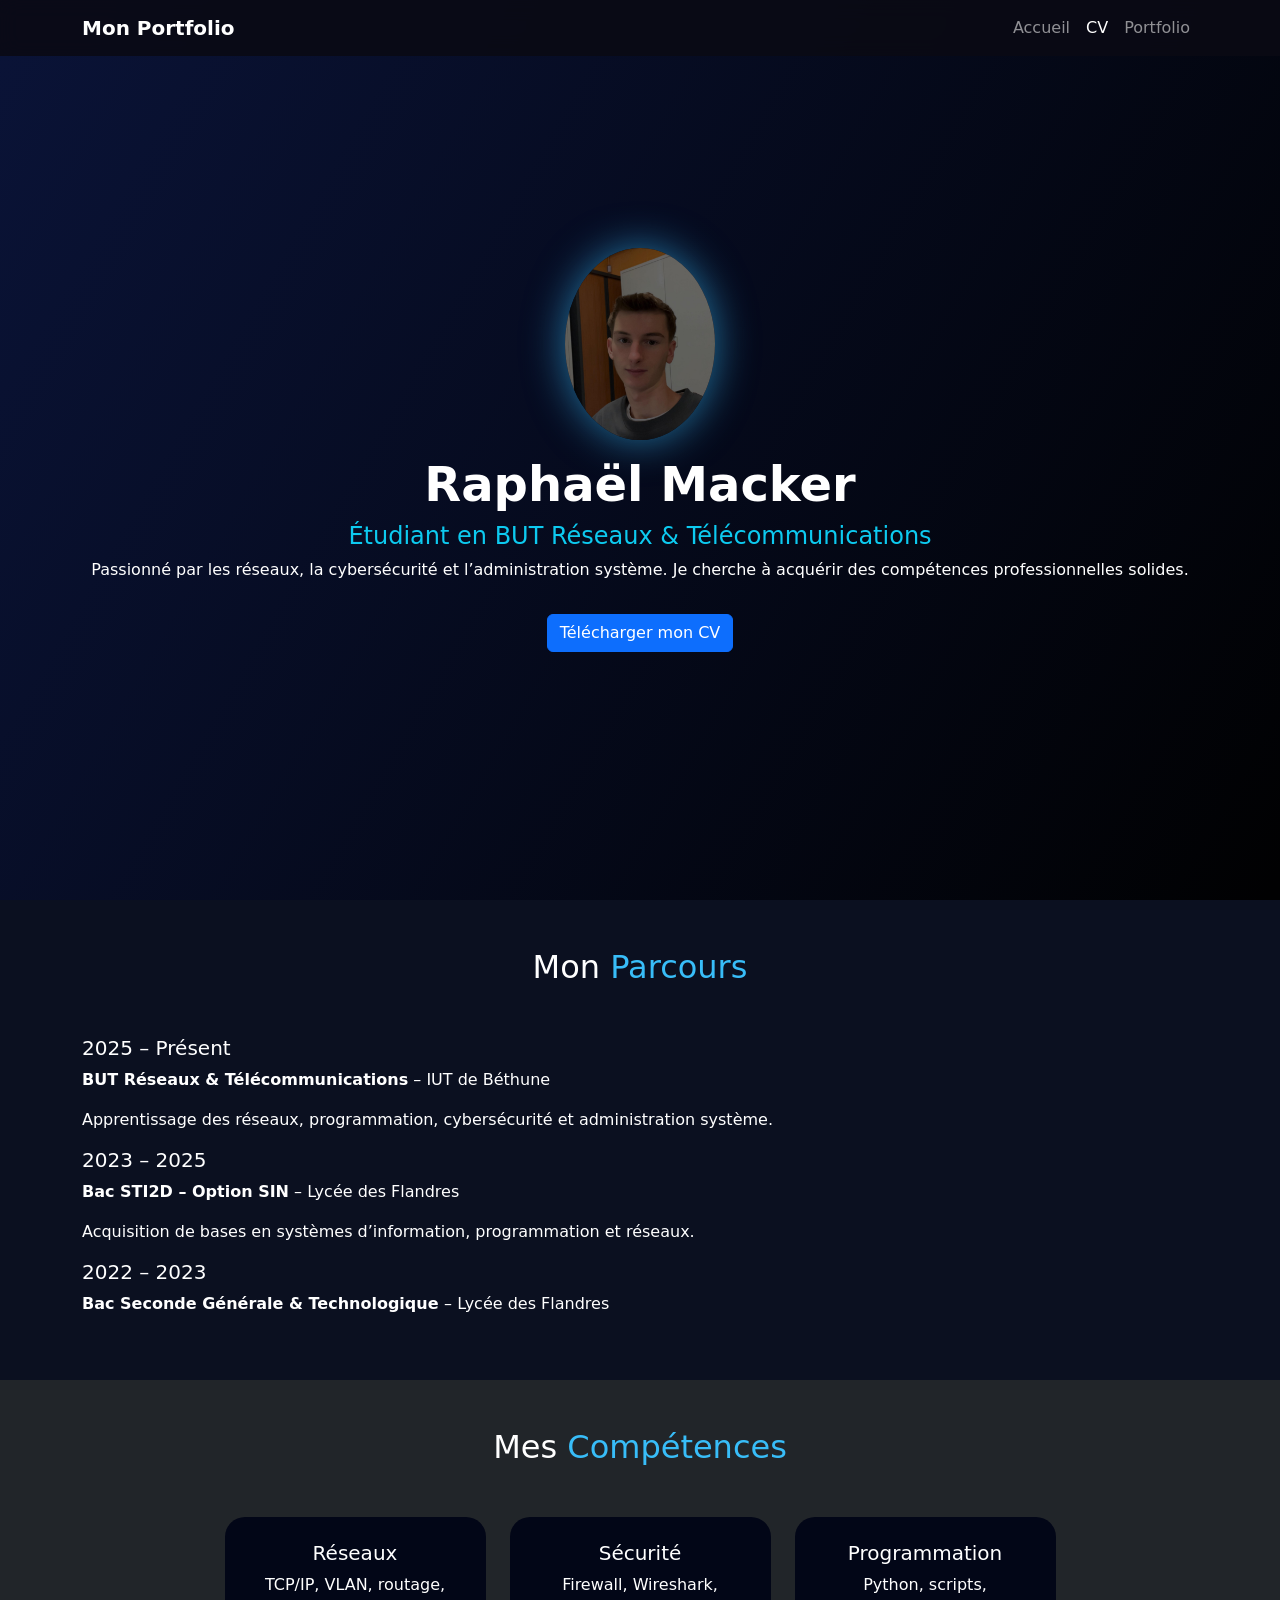
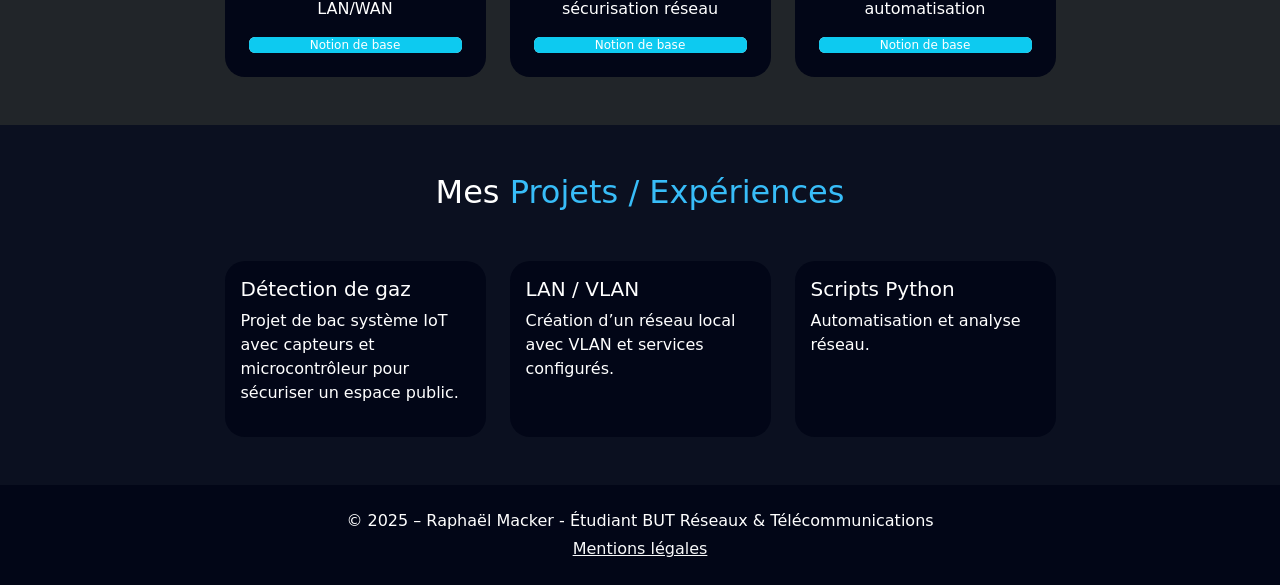
==== cv.html @ f59db57b "Mise en ligne du site" ====
<!DOCTYPE html>
<html lang="fr">
<head>
<meta charset="UTF-8">
<title>CV – Raphaël Macker</title>
<meta name="viewport" content="width=device-width, initial-scale=1">

<link href="https://cdn.jsdelivr.net/npm/bootstrap@5.3.2/dist/css/bootstrap.min.css" rel="stylesheet">
<link href="https://cdn.jsdelivr.net/npm/bootstrap-icons/font/bootstrap-icons.css" rel="stylesheet">
<link rel="stylesheet" href="css/style.css">
</head>

<body>

<nav class="navbar navbar-expand-lg navbar-dark fixed-top">
<div class="container">
<a class="navbar-brand fw-bold" href="index.html">Mon Portfolio</a>
<button class="navbar-toggler" data-bs-toggle="collapse" data-bs-target="#menu">
<span class="navbar-toggler-icon"></span>
</button>
<div class="collapse navbar-collapse" id="menu">
<ul class="navbar-nav ms-auto">
<li class="nav-item"><a class="nav-link" href="index.html">Accueil</a></li>
<li class="nav-item"><a class="nav-link active" href="#">CV</a></li>
<li class="nav-item"><a class="nav-link" href="portfolio.html">Portfolio</a></li>
</ul>
</div>
</div>
</nav>

<section class="hero py-5">
<div class="container text-center">
<img src="img/profile.jpg" class="img-fluid rounded-circle glow mb-3" width="150">
<h1 class="display-5 fw-bold">Raphaël Macker</h1>
<h4 class="text-info">Étudiant en BUT Réseaux & Télécommunications</h4>
<p>Passionné par les réseaux, la cybersécurité et l’administration système. Je cherche à acquérir des compétences professionnelles solides.</p>
<a href="https://drive.google.com/uc?export=download&id=1JccbKCTvKN_-PAAf5PE0r1o2BJhIoOjd"
   class="btn btn-primary mt-3"
   target="_blank">
   Télécharger mon CV
</a>
</div>
</section>

<section class="container py-5">
<div class="section-title">
<h2>Mon <span>Parcours</span></h2>
</div>

<div class="timeline">
<div class="timeline-item">
<h5>2025 – Présent</h5>
<p><strong>BUT Réseaux & Télécommunications</strong> – IUT de Béthune</p>
<p>Apprentissage des réseaux, programmation, cybersécurité et administration système.</p>
</div>

<div class="timeline-item">
<h5>2023 – 2025</h5>
<p><strong>Bac STI2D – Option SIN</strong> – Lycée des Flandres</p>
<p>Acquisition de bases en systèmes d’information, programmation et réseaux.</p>
</div>

<div class="timeline-item1">
<h5>2022 – 2023</h5>
<p><strong>Bac Seconde Générale & Technologique </strong> – Lycée des Flandres</p>
</div>

</div>
</section>

<section class="bg-dark py-5">
<div class="container">
<div class="section-title">
<h2>Mes <span>Compétences</span></h2>
</div>

<div class="row g-4 justify-content-center text-center">

<div class="col-md-4 col-lg-3">
<div class="card-custom p-4">
<h5>Réseaux</h5>
<p>TCP/IP, VLAN, routage, LAN/WAN</p>
<div class="progress mt-2">
<div class="progress-bar bg-info" role="progressbar" style="width:100%">Notion de base</div>
</div>
</div>
</div>

<div class="col-md-4 col-lg-3">
<div class="card-custom p-4">
<h5>Sécurité</h5>
<p>Firewall, Wireshark, sécurisation réseau</p>
<div class="progress mt-2">
<div class="progress-bar bg-info" role="progressbar" style="width:100%">Notion de base</div>
</div>
</div>
</div>

<div class="col-md-4 col-lg-3">
<div class="card-custom p-4">
<h5>Programmation</h5>
<p>Python, scripts, automatisation</p>
<div class="progress mt-2">
<div class="progress-bar bg-info" role="progressbar" style="width:100%">Notion de base</div>
</div>
</div>
</div>


</div>
</div>
</section>

<section class="container py-5">
  <div class="section-title">
    <h2>Mes <span>Projets / Expériences</span></h2>
  </div>

  <div class="row g-4 justify-content-center">

    <div class="col-md-4 col-lg-3">
      <div class="card-custom p-3">
        <h5>Détection de gaz</h5>
        <p>Projet de bac système IoT avec capteurs et microcontrôleur pour sécuriser un espace public.</p>
      </div>
    </div>

    <div class="col-md-4 col-lg-3">
      <div class="card-custom p-3">
        <h5>LAN / VLAN</h5>
        <p>Création d’un réseau local avec VLAN et services configurés.</p>
      </div>
    </div>

    <div class="col-md-4 col-lg-3">
      <div class="card-custom p-3">
        <h5>Scripts Python</h5>
        <p>Automatisation et analyse réseau.</p>
      </div>
    </div>

  </div>
</section>

<footer class="text-center p-4">
<p class="mb-1">© 2025 – Raphaël Macker - Étudiant BUT Réseaux & Télécommunications</p>
<a href="mentions.html" class="text-light">Mentions légales</a>
</footer>
<script src="https://cdn.jsdelivr.net/npm/bootstrap@5.3.2/dist/js/bootstrap.bundle.min.js"></script>
</body>
</html>
---- css/style.css ----
body{
  background:#0b1020;
  color:white;
  scroll-behavior:smooth;
}

.navbar{
  background:rgba(10,10,20,0.9)!important;
  backdrop-filter: blur(10px);
}

.hero{
  min-height:100vh;
  background:
  linear-gradient(120deg,rgba(10,20,60,.85),rgba(0,0,0,.95)),
  url("../img/background.jpg") center/cover;
  display:flex;
  align-items:center;
}

.glow{
  box-shadow:0 0 40px rgba(56,189,248,.6);
}

.section-title{
  text-align:center;
  margin-bottom:50px;
}

.section-title span{
  color:#38bdf8;
}

.badge-tech{
  background:#020617;
  border:1px solid #1e3a8a;
  border-radius:20px;
  padding:8px 15px;
  margin:5px;
  display:inline-block;
}

.card-custom{
  background:#020617;
  border-radius:20px;
  padding:25px;
  transition:.3s;
  height:100%;
}

.card-custom:hover{
  transform:translateY(-10px);
  box-shadow:0 0 40px rgba(56,189,248,.4);
}

footer{
  background:#020617;
}
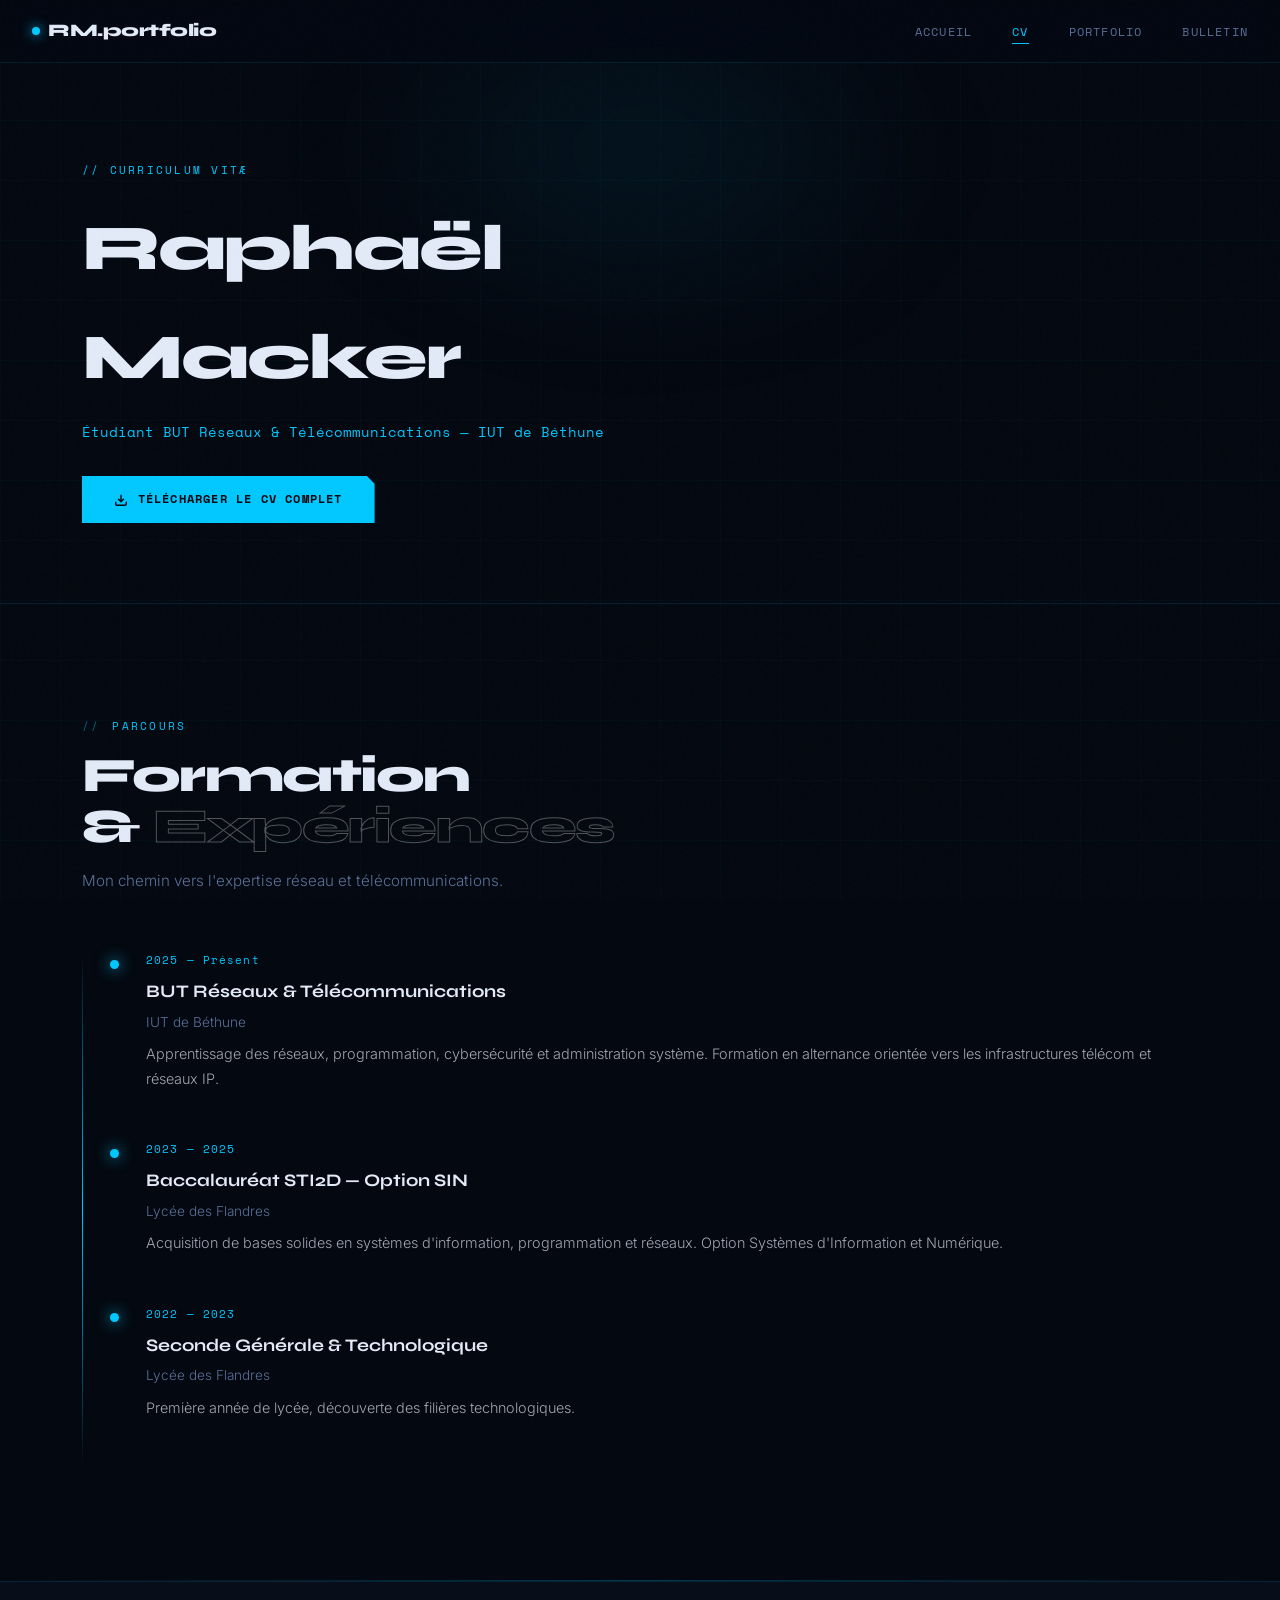
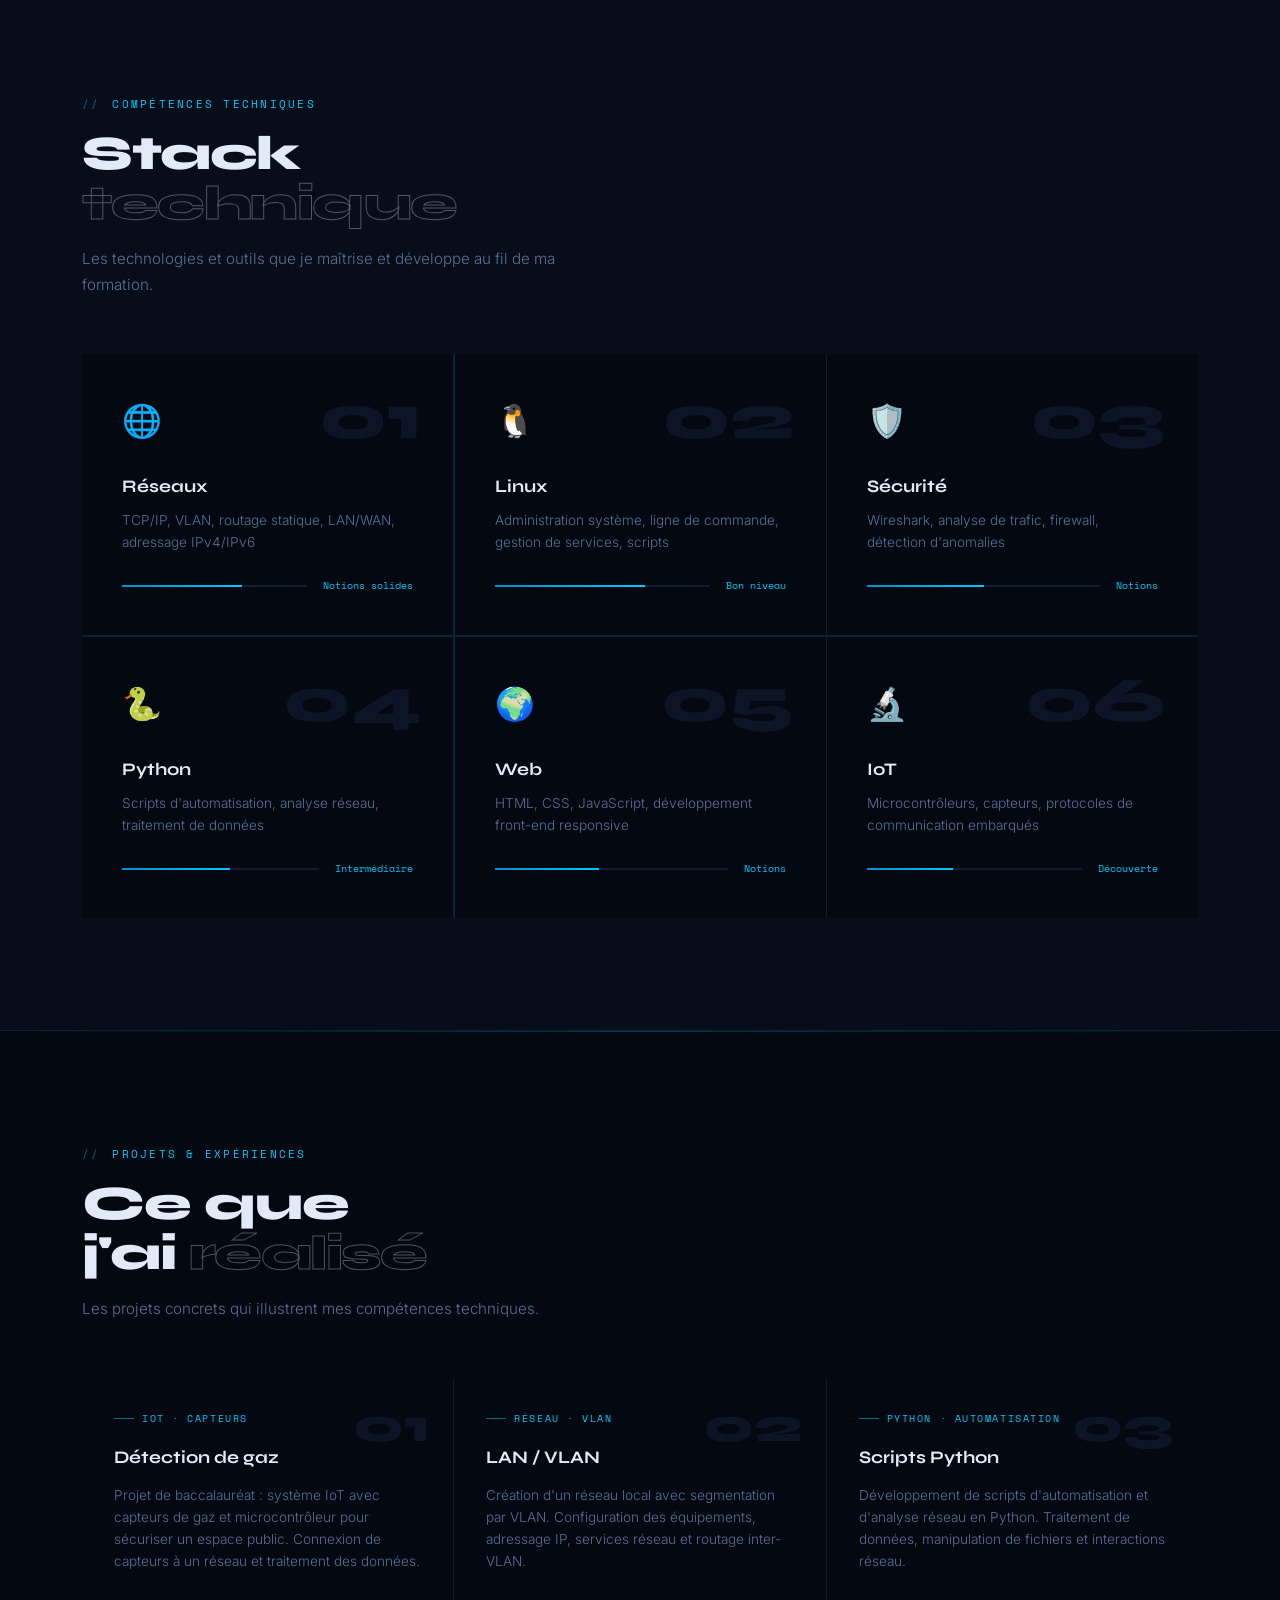
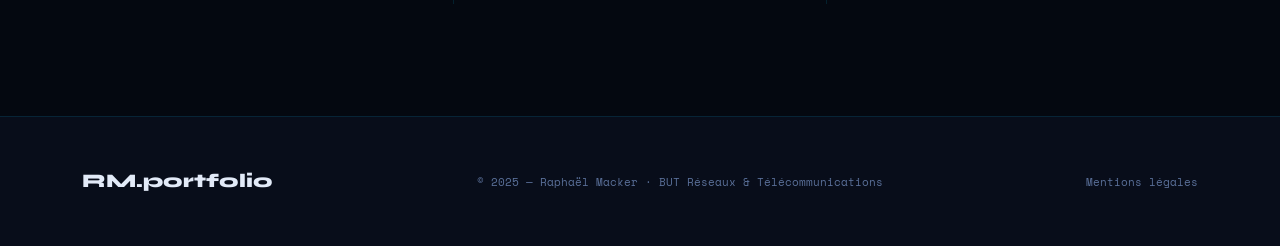
==== commit 43e20ff1: "Update cv.html" ====
--- a/cv.html
+++ b/cv.html
@@ -2,150 +2,230 @@
 <html lang="fr">
 <head>
 <meta charset="UTF-8">
-<title>CV – Raphaël Macker</title>
+<title>CV — Raphaël Macker</title>
 <meta name="viewport" content="width=device-width, initial-scale=1">
-
-<link href="https://cdn.jsdelivr.net/npm/bootstrap@5.3.2/dist/css/bootstrap.min.css" rel="stylesheet">
-<link href="https://cdn.jsdelivr.net/npm/bootstrap-icons/font/bootstrap-icons.css" rel="stylesheet">
+<link rel="preconnect" href="https://fonts.googleapis.com">
+<link rel="preconnect" href="https://fonts.gstatic.com" crossorigin>
+<link href="https://fonts.googleapis.com/css2?family=Space+Mono:wght@400;700&family=Syne:wght@400;600;700;800&family=Inter:wght@300;400;500&display=swap" rel="stylesheet">
 <link rel="stylesheet" href="css/style.css">
 </head>
-
 <body>
 
-<nav class="navbar navbar-expand-lg navbar-dark fixed-top">
-<div class="container">
-<a class="navbar-brand fw-bold" href="index.html">Mon Portfolio</a>
-<button class="navbar-toggler" data-bs-toggle="collapse" data-bs-target="#menu">
-<span class="navbar-toggler-icon"></span>
-</button>
-<div class="collapse navbar-collapse" id="menu">
-<ul class="navbar-nav ms-auto">
-<li class="nav-item"><a class="nav-link" href="index.html">Accueil</a></li>
-<li class="nav-item"><a class="nav-link active" href="#">CV</a></li>
-<li class="nav-item"><a class="nav-link" href="portfolio.html">Portfolio</a></li>
-</ul>
-</div>
-</div>
+<nav class="navbar" id="navbar">
+  <a class="nav-brand" href="index.html">
+    <span class="dot"></span>
+    RM.portfolio
+  </a>
+  <ul class="nav-links" id="navLinks">
+    <li><a class="nav-link" href="index.html">Accueil</a></li>
+    <li><a class="nav-link active" href="cv.html">CV</a></li>
+    <li><a class="nav-link" href="portfolio.html">Portfolio</a></li>
+    <li><a class="nav-link" href="bulletin.html">Bulletin</a></li>
+  </ul>
+  <div class="nav-toggle" id="navToggle">
+    <span></span><span></span><span></span>
+  </div>
 </nav>
 
-<section class="hero py-5">
-<div class="container text-center">
-<img src="img/profile.jpg" class="img-fluid rounded-circle glow mb-3" width="150">
-<h1 class="display-5 fw-bold">Raphaël Macker</h1>
-<h4 class="text-info">Étudiant en BUT Réseaux & Télécommunications</h4>
-<p>Passionné par les réseaux, la cybersécurité et l’administration système. Je cherche à acquérir des compétences professionnelles solides.</p>
-<a href="https://drive.google.com/uc?export=download&id=1JccbKCTvKN_-PAAf5PE0r1o2BJhIoOjd"
-   class="btn btn-primary mt-3"
-   target="_blank">
-   Télécharger mon CV
-</a>
-</div>
-</section>
-
-<section class="container py-5">
-<div class="section-title">
-<h2>Mon <span>Parcours</span></h2>
-</div>
-
-<div class="timeline">
-<div class="timeline-item">
-<h5>2025 – Présent</h5>
-<p><strong>BUT Réseaux & Télécommunications</strong> – IUT de Béthune</p>
-<p>Apprentissage des réseaux, programmation, cybersécurité et administration système.</p>
-</div>
-
-<div class="timeline-item">
-<h5>2023 – 2025</h5>
-<p><strong>Bac STI2D – Option SIN</strong> – Lycée des Flandres</p>
-<p>Acquisition de bases en systèmes d’information, programmation et réseaux.</p>
-</div>
-
-<div class="timeline-item1">
-<h5>2022 – 2023</h5>
-<p><strong>Bac Seconde Générale & Technologique </strong> – Lycée des Flandres</p>
-</div>
-
-</div>
-</section>
-
-<section class="bg-dark py-5">
-<div class="container">
-<div class="section-title">
-<h2>Mes <span>Compétences</span></h2>
-</div>
-
-<div class="row g-4 justify-content-center text-center">
-
-<div class="col-md-4 col-lg-3">
-<div class="card-custom p-4">
-<h5>Réseaux</h5>
-<p>TCP/IP, VLAN, routage, LAN/WAN</p>
-<div class="progress mt-2">
-<div class="progress-bar bg-info" role="progressbar" style="width:100%">Notion de base</div>
-</div>
-</div>
-</div>
-
-<div class="col-md-4 col-lg-3">
-<div class="card-custom p-4">
-<h5>Sécurité</h5>
-<p>Firewall, Wireshark, sécurisation réseau</p>
-<div class="progress mt-2">
-<div class="progress-bar bg-info" role="progressbar" style="width:100%">Notion de base</div>
-</div>
-</div>
-</div>
-
-<div class="col-md-4 col-lg-3">
-<div class="card-custom p-4">
-<h5>Programmation</h5>
-<p>Python, scripts, automatisation</p>
-<div class="progress mt-2">
-<div class="progress-bar bg-info" role="progressbar" style="width:100%">Notion de base</div>
-</div>
-</div>
-</div>
-
-
-</div>
-</div>
-</section>
-
-<section class="container py-5">
-  <div class="section-title">
-    <h2>Mes <span>Projets / Expériences</span></h2>
-  </div>
-
-  <div class="row g-4 justify-content-center">
-
-    <div class="col-md-4 col-lg-3">
-      <div class="card-custom p-3">
-        <h5>Détection de gaz</h5>
-        <p>Projet de bac système IoT avec capteurs et microcontrôleur pour sécuriser un espace public.</p>
-      </div>
-    </div>
-
-    <div class="col-md-4 col-lg-3">
-      <div class="card-custom p-3">
-        <h5>LAN / VLAN</h5>
-        <p>Création d’un réseau local avec VLAN et services configurés.</p>
-      </div>
-    </div>
-
-    <div class="col-md-4 col-lg-3">
-      <div class="card-custom p-3">
-        <h5>Scripts Python</h5>
-        <p>Automatisation et analyse réseau.</p>
-      </div>
-    </div>
-
-  </div>
-</section>
-
-<footer class="text-center p-4">
-<p class="mb-1">© 2025 – Raphaël Macker - Étudiant BUT Réseaux & Télécommunications</p>
-<a href="mentions.html" class="text-light">Mentions légales</a>
+<!-- ─── PAGE HERO ─── -->
+<section class="page-hero">
+  <div class="page-hero-bg">
+    <div class="page-hero-orb a"></div>
+  </div>
+  <div class="container">
+    <div class="page-hero-line">// Curriculum Vitæ</div>
+    <h1 class="page-hero-title">Raphaël<br>Macker</h1>
+    <p class="page-hero-sub">Étudiant BUT Réseaux &amp; Télécommunications — IUT de Béthune</p>
+    <div style="margin-top:2rem;opacity:0;animation:fadeUp .6s ease forwards .8s">
+      <a href="https://drive.google.com/uc?export=download&id=1AM0I2MH3RgiMkraWSOZHNTy_KPih3JOn"
+         class="btn-primary" target="_blank">
+        <svg width="14" height="14" viewBox="0 0 24 24" fill="none" stroke="currentColor" stroke-width="2.5"><path d="M21 15v4a2 2 0 0 1-2 2H5a2 2 0 0 1-2-2v-4"/><polyline points="7 10 12 15 17 10"/><line x1="12" y1="15" x2="12" y2="3"/></svg>
+        Télécharger le CV complet
+      </a>
+    </div>
+  </div>
+</section>
+
+<!-- ─── PARCOURS ─── -->
+<section class="section">
+  <div class="container">
+    <div class="reveal">
+      <div class="section-tag">Parcours</div>
+      <h2 class="section-title">Formation<br>&amp; <em>Expériences</em></h2>
+      <p class="section-sub">Mon chemin vers l'expertise réseau et télécommunications.</p>
+    </div>
+
+    <div class="timeline reveal" style="transition-delay:.2s">
+      <div class="timeline-item">
+        <div class="timeline-date">2025 — Présent</div>
+        <div class="timeline-role">BUT Réseaux &amp; Télécommunications</div>
+        <div class="timeline-place">IUT de Béthune</div>
+        <div class="timeline-desc">
+          Apprentissage des réseaux, programmation, cybersécurité et administration système.
+          Formation en alternance orientée vers les infrastructures télécom et réseaux IP.
+        </div>
+      </div>
+
+      <div class="timeline-item">
+        <div class="timeline-date">2023 — 2025</div>
+        <div class="timeline-role">Baccalauréat STI2D — Option SIN</div>
+        <div class="timeline-place">Lycée des Flandres</div>
+        <div class="timeline-desc">
+          Acquisition de bases solides en systèmes d'information, programmation et réseaux.
+          Option Systèmes d'Information et Numérique.
+        </div>
+      </div>
+
+      <div class="timeline-item">
+        <div class="timeline-date">2022 — 2023</div>
+        <div class="timeline-role">Seconde Générale &amp; Technologique</div>
+        <div class="timeline-place">Lycée des Flandres</div>
+        <div class="timeline-desc">
+          Première année de lycée, découverte des filières technologiques.
+        </div>
+      </div>
+    </div>
+  </div>
+</section>
+
+<div class="divider"></div>
+
+<!-- ─── COMPÉTENCES ─── -->
+<section class="section skills-bg">
+  <div class="container">
+    <div class="reveal">
+      <div class="section-tag">Compétences techniques</div>
+      <h2 class="section-title">Stack<br><em>technique</em></h2>
+      <p class="section-sub">Les technologies et outils que je maîtrise et développe au fil de ma formation.</p>
+    </div>
+    <div class="skills-grid reveal" style="transition-delay:.15s">
+      <div class="skill-card">
+        <div class="skill-number">01</div>
+        <span class="skill-icon">🌐</span>
+        <div class="skill-title">Réseaux</div>
+        <div class="skill-desc">TCP/IP, VLAN, routage statique, LAN/WAN, adressage IPv4/IPv6</div>
+        <div class="skill-bar-wrap">
+          <div class="skill-bar"><div class="skill-bar-fill" style="width:65%"></div></div>
+          <div class="skill-level">Notions solides</div>
+        </div>
+      </div>
+      <div class="skill-card">
+        <div class="skill-number">02</div>
+        <span class="skill-icon">🐧</span>
+        <div class="skill-title">Linux</div>
+        <div class="skill-desc">Administration système, ligne de commande, gestion de services, scripts</div>
+        <div class="skill-bar-wrap">
+          <div class="skill-bar"><div class="skill-bar-fill" style="width:70%"></div></div>
+          <div class="skill-level">Bon niveau</div>
+        </div>
+      </div>
+      <div class="skill-card">
+        <div class="skill-number">03</div>
+        <span class="skill-icon">🛡️</span>
+        <div class="skill-title">Sécurité</div>
+        <div class="skill-desc">Wireshark, analyse de trafic, firewall, détection d'anomalies</div>
+        <div class="skill-bar-wrap">
+          <div class="skill-bar"><div class="skill-bar-fill" style="width:50%"></div></div>
+          <div class="skill-level">Notions</div>
+        </div>
+      </div>
+      <div class="skill-card">
+        <div class="skill-number">04</div>
+        <span class="skill-icon">🐍</span>
+        <div class="skill-title">Python</div>
+        <div class="skill-desc">Scripts d'automatisation, analyse réseau, traitement de données</div>
+        <div class="skill-bar-wrap">
+          <div class="skill-bar"><div class="skill-bar-fill" style="width:55%"></div></div>
+          <div class="skill-level">Intermédiaire</div>
+        </div>
+      </div>
+      <div class="skill-card">
+        <div class="skill-number">05</div>
+        <span class="skill-icon">🌍</span>
+        <div class="skill-title">Web</div>
+        <div class="skill-desc">HTML, CSS, JavaScript, développement front-end responsive</div>
+        <div class="skill-bar-wrap">
+          <div class="skill-bar"><div class="skill-bar-fill" style="width:45%"></div></div>
+          <div class="skill-level">Notions</div>
+        </div>
+      </div>
+      <div class="skill-card">
+        <div class="skill-number">06</div>
+        <span class="skill-icon">🔬</span>
+        <div class="skill-title">IoT</div>
+        <div class="skill-desc">Microcontrôleurs, capteurs, protocoles de communication embarqués</div>
+        <div class="skill-bar-wrap">
+          <div class="skill-bar"><div class="skill-bar-fill" style="width:40%"></div></div>
+          <div class="skill-level">Découverte</div>
+        </div>
+      </div>
+    </div>
+  </div>
+</section>
+
+<div class="divider"></div>
+
+<!-- ─── PROJETS ─── -->
+<section class="section">
+  <div class="container">
+    <div class="reveal">
+      <div class="section-tag">Projets &amp; Expériences</div>
+      <h2 class="section-title">Ce que<br>j'ai <em>réalisé</em></h2>
+      <p class="section-sub">Les projets concrets qui illustrent mes compétences techniques.</p>
+    </div>
+    <div class="portfolio-grid">
+      <div class="project-card reveal">
+        <div class="project-num">01</div>
+        <div class="project-cat">IoT · Capteurs</div>
+        <div class="project-title">Détection de gaz</div>
+        <div class="project-desc">
+          Projet de baccalauréat : système IoT avec capteurs de gaz et microcontrôleur
+          pour sécuriser un espace public. Connexion de capteurs à un réseau et traitement des données.
+        </div>
+      </div>
+      <div class="project-card reveal" style="transition-delay:.1s">
+        <div class="project-num">02</div>
+        <div class="project-cat">Réseau · VLAN</div>
+        <div class="project-title">LAN / VLAN</div>
+        <div class="project-desc">
+          Création d'un réseau local avec segmentation par VLAN.
+          Configuration des équipements, adressage IP, services réseau et routage inter-VLAN.
+        </div>
+      </div>
+      <div class="project-card reveal" style="transition-delay:.2s">
+        <div class="project-num">03</div>
+        <div class="project-cat">Python · Automatisation</div>
+        <div class="project-title">Scripts Python</div>
+        <div class="project-desc">
+          Développement de scripts d'automatisation et d'analyse réseau en Python.
+          Traitement de données, manipulation de fichiers et interactions réseau.
+        </div>
+      </div>
+    </div>
+  </div>
+</section>
+
+<!-- ─── FOOTER ─── -->
+<footer>
+  <div class="container">
+    <div class="footer-inner">
+      <div class="footer-brand">RM.portfolio</div>
+      <div class="footer-copy">© 2025 — Raphaël Macker · BUT Réseaux &amp; Télécommunications</div>
+      <a href="mentions.html" class="footer-link">Mentions légales</a>
+    </div>
+  </div>
 </footer>
-<script src="https://cdn.jsdelivr.net/npm/bootstrap@5.3.2/dist/js/bootstrap.bundle.min.js"></script>
+
+<script>
+const navbar = document.getElementById('navbar');
+window.addEventListener('scroll', () => navbar.classList.toggle('scrolled', window.scrollY > 50));
+const navToggle = document.getElementById('navToggle');
+const navLinks  = document.getElementById('navLinks');
+navToggle.addEventListener('click', () => navLinks.classList.toggle('open'));
+const observer = new IntersectionObserver((entries) => {
+  entries.forEach(e => { if (e.isIntersecting) e.target.classList.add('visible'); });
+}, { threshold: 0.1 });
+document.querySelectorAll('.reveal, .skill-card, .timeline-item, .project-card').forEach(el => observer.observe(el));
+</script>
 </body>
-</html>+</html>
--- a/css/style.css
+++ b/css/style.css
@@ -1,58 +1,1219 @@
-body{
-  background:#0b1020;
-  color:white;
-  scroll-behavior:smooth;
-}
-
-.navbar{
-  background:rgba(10,10,20,0.9)!important;
-  backdrop-filter: blur(10px);
-}
-
-.hero{
-  min-height:100vh;
-  background:
-  linear-gradient(120deg,rgba(10,20,60,.85),rgba(0,0,0,.95)),
-  url("../img/background.jpg") center/cover;
-  display:flex;
-  align-items:center;
-}
-
-.glow{
-  box-shadow:0 0 40px rgba(56,189,248,.6);
-}
-
-.section-title{
-  text-align:center;
-  margin-bottom:50px;
-}
-
-.section-title span{
-  color:#38bdf8;
-}
-
-.badge-tech{
-  background:#020617;
-  border:1px solid #1e3a8a;
-  border-radius:20px;
-  padding:8px 15px;
-  margin:5px;
-  display:inline-block;
-}
-
-.card-custom{
-  background:#020617;
-  border-radius:20px;
-  padding:25px;
-  transition:.3s;
-  height:100%;
-}
-
-.card-custom:hover{
-  transform:translateY(-10px);
-  box-shadow:0 0 40px rgba(56,189,248,.4);
-}
-
-footer{
-  background:#020617;
-}
+/* ========================================
+   RAPHAEL MACKER - PORTFOLIO BUT-RT
+   Design System: Techno-Luxe Dark
+   ======================================== */
+
+@import url('https://fonts.googleapis.com/css2?family=Space+Mono:wght@400;700&family=Syne:wght@400;600;700;800&family=Inter:wght@300;400;500&display=swap');
+
+/* ── Variables ── */
+:root {
+  --bg:       #040810;
+  --bg2:      #080d1a;
+  --surface:  #0c1425;
+  --surface2: #111d35;
+  --border:   rgba(0,200,255,0.12);
+  --border2:  rgba(0,200,255,0.25);
+  --cyan:     #00c8ff;
+  --cyan2:    #0090cc;
+  --green:    #00ff8c;
+  --text:     #e2eaf8;
+  --muted:    #5a7099;
+  --font-display: 'Syne', sans-serif;
+  --font-mono:    'Space Mono', monospace;
+  --font-body:    'Inter', sans-serif;
+}
+
+/* ── Reset & Base ── */
+*, *::before, *::after { box-sizing: border-box; margin: 0; padding: 0; }
+
+html { scroll-behavior: smooth; font-size: 16px; }
+
+body {
+  background: var(--bg);
+  color: var(--text);
+  font-family: var(--font-body);
+  font-weight: 300;
+  line-height: 1.7;
+  overflow-x: hidden;
+}
+
+/* ── Scrollbar ── */
+::-webkit-scrollbar { width: 4px; }
+::-webkit-scrollbar-track { background: var(--bg); }
+::-webkit-scrollbar-thumb { background: var(--cyan2); border-radius: 2px; }
+
+/* ── Noise overlay ── */
+body::before {
+  content: '';
+  position: fixed;
+  inset: 0;
+  background-image: url("data:image/svg+xml,%3Csvg viewBox='0 0 256 256' xmlns='http://www.w3.org/2000/svg'%3E%3Cfilter id='n'%3E%3CfeTurbulence type='fractalNoise' baseFrequency='0.9' numOctaves='4' stitchTiles='stitch'/%3E%3C/filter%3E%3Crect width='100%25' height='100%25' filter='url(%23n)' opacity='0.04'/%3E%3C/svg%3E");
+  pointer-events: none;
+  z-index: 9999;
+  opacity: .4;
+}
+
+/* ── Grid background ── */
+body::after {
+  content: '';
+  position: fixed;
+  inset: 0;
+  background-image:
+    linear-gradient(rgba(0,200,255,.03) 1px, transparent 1px),
+    linear-gradient(90deg, rgba(0,200,255,.03) 1px, transparent 1px);
+  background-size: 60px 60px;
+  pointer-events: none;
+  z-index: 0;
+}
+
+/* ── NAVBAR ── */
+.navbar {
+  position: fixed;
+  top: 0; left: 0; right: 0;
+  z-index: 1000;
+  padding: 1rem 2rem;
+  display: flex;
+  align-items: center;
+  justify-content: space-between;
+  background: rgba(4, 8, 16, 0.7);
+  backdrop-filter: blur(20px) saturate(180%);
+  border-bottom: 1px solid var(--border);
+  transition: all .3s ease;
+}
+
+.navbar.scrolled {
+  padding: .7rem 2rem;
+  background: rgba(4, 8, 16, 0.95);
+}
+
+.nav-brand {
+  font-family: var(--font-display);
+  font-weight: 800;
+  font-size: 1.1rem;
+  color: var(--text);
+  text-decoration: none;
+  letter-spacing: -.5px;
+  display: flex;
+  align-items: center;
+  gap: .5rem;
+}
+
+.nav-brand .dot {
+  width: 8px; height: 8px;
+  border-radius: 50%;
+  background: var(--cyan);
+  box-shadow: 0 0 12px var(--cyan);
+  animation: pulse-dot 2s infinite;
+}
+
+@keyframes pulse-dot {
+  0%, 100% { opacity: 1; transform: scale(1); }
+  50%       { opacity: .5; transform: scale(.7); }
+}
+
+.nav-links {
+  display: flex;
+  gap: 2.5rem;
+  list-style: none;
+}
+
+.nav-links a {
+  font-family: var(--font-mono);
+  font-size: .75rem;
+  letter-spacing: .1em;
+  text-transform: uppercase;
+  color: var(--muted);
+  text-decoration: none;
+  position: relative;
+  transition: color .2s;
+}
+
+.nav-links a::after {
+  content: '';
+  position: absolute;
+  bottom: -4px; left: 0;
+  width: 0; height: 1px;
+  background: var(--cyan);
+  transition: width .3s ease;
+}
+
+.nav-links a:hover,
+.nav-links a.active {
+  color: var(--cyan);
+}
+
+.nav-links a:hover::after,
+.nav-links a.active::after { width: 100%; }
+
+.nav-toggle {
+  display: none;
+  flex-direction: column;
+  gap: 5px;
+  cursor: pointer;
+  padding: 4px;
+}
+
+.nav-toggle span {
+  width: 24px; height: 1.5px;
+  background: var(--text);
+  transition: all .3s;
+}
+
+/* ── HERO ── */
+.hero {
+  min-height: 100vh;
+  display: flex;
+  align-items: center;
+  position: relative;
+  padding: 8rem 0 4rem;
+  overflow: hidden;
+}
+
+.hero-bg {
+  position: absolute;
+  inset: 0;
+  z-index: 0;
+}
+
+.hero-orb {
+  position: absolute;
+  border-radius: 50%;
+  filter: blur(80px);
+  animation: float-orb 8s ease-in-out infinite;
+}
+
+.orb1 {
+  width: 500px; height: 500px;
+  background: radial-gradient(circle, rgba(0,200,255,.15), transparent 70%);
+  top: -100px; right: -100px;
+  animation-delay: 0s;
+}
+
+.orb2 {
+  width: 400px; height: 400px;
+  background: radial-gradient(circle, rgba(0,255,140,.08), transparent 70%);
+  bottom: -100px; left: -100px;
+  animation-delay: -4s;
+}
+
+@keyframes float-orb {
+  0%, 100% { transform: translate(0, 0) scale(1); }
+  33%       { transform: translate(30px, -20px) scale(1.05); }
+  66%       { transform: translate(-20px, 20px) scale(.95); }
+}
+
+.hero-scan {
+  position: absolute;
+  left: 0; right: 0;
+  height: 1px;
+  background: linear-gradient(90deg, transparent, var(--cyan), transparent);
+  opacity: 0;
+  animation: scan 6s ease-in-out infinite;
+  animation-delay: 1s;
+}
+
+@keyframes scan {
+  0%   { top: 0%; opacity: 0; }
+  5%   { opacity: .4; }
+  95%  { opacity: .4; }
+  100% { top: 100%; opacity: 0; }
+}
+
+.container {
+  width: 100%;
+  max-width: 1180px;
+  margin: 0 auto;
+  padding: 0 2rem;
+  position: relative;
+  z-index: 1;
+}
+
+.hero-inner {
+  display: grid;
+  grid-template-columns: 1fr 1fr;
+  align-items: center;
+  gap: 4rem;
+}
+
+.hero-label {
+  font-family: var(--font-mono);
+  font-size: .7rem;
+  letter-spacing: .2em;
+  text-transform: uppercase;
+  color: var(--cyan);
+  margin-bottom: 1.5rem;
+  display: flex;
+  align-items: center;
+  gap: .75rem;
+  opacity: 0;
+  animation: fadeUp .8s ease forwards .3s;
+}
+
+.hero-label::before {
+  content: '';
+  width: 40px; height: 1px;
+  background: var(--cyan);
+}
+
+.hero-name {
+  font-family: var(--font-display);
+  font-size: clamp(2.8rem, 6vw, 5rem);
+  font-weight: 800;
+  line-height: 1;
+  letter-spacing: -2px;
+  margin-bottom: .5rem;
+  opacity: 0;
+  animation: fadeUp .8s ease forwards .5s;
+}
+
+.hero-name .line2 {
+  color: transparent;
+  -webkit-text-stroke: 1px rgba(255,255,255,.3);
+}
+
+.hero-subtitle {
+  font-family: var(--font-mono);
+  font-size: .85rem;
+  color: var(--cyan);
+  margin-bottom: 1.5rem;
+  opacity: 0;
+  animation: fadeUp .8s ease forwards .7s;
+}
+
+.hero-desc {
+  color: var(--muted);
+  font-size: .95rem;
+  max-width: 400px;
+  margin-bottom: 2.5rem;
+  opacity: 0;
+  animation: fadeUp .8s ease forwards .9s;
+}
+
+.hero-cta {
+  display: flex;
+  gap: 1rem;
+  flex-wrap: wrap;
+  opacity: 0;
+  animation: fadeUp .8s ease forwards 1.1s;
+}
+
+.btn-primary {
+  display: inline-flex;
+  align-items: center;
+  gap: .6rem;
+  padding: .85rem 2rem;
+  background: var(--cyan);
+  color: var(--bg);
+  font-family: var(--font-mono);
+  font-size: .75rem;
+  font-weight: 700;
+  letter-spacing: .1em;
+  text-transform: uppercase;
+  text-decoration: none;
+  border: none;
+  cursor: pointer;
+  position: relative;
+  overflow: hidden;
+  transition: all .3s ease;
+  clip-path: polygon(0 0, calc(100% - 8px) 0, 100% 8px, 100% 100%, 0 100%);
+}
+
+.btn-primary::before {
+  content: '';
+  position: absolute;
+  inset: 0;
+  background: linear-gradient(135deg, rgba(255,255,255,.2), transparent);
+  opacity: 0;
+  transition: opacity .3s;
+}
+
+.btn-primary:hover {
+  transform: translateY(-2px);
+  box-shadow: 0 10px 40px rgba(0,200,255,.4);
+}
+
+.btn-primary:hover::before { opacity: 1; }
+
+.btn-ghost {
+  display: inline-flex;
+  align-items: center;
+  gap: .6rem;
+  padding: .85rem 2rem;
+  background: transparent;
+  color: var(--text);
+  font-family: var(--font-mono);
+  font-size: .75rem;
+  font-weight: 700;
+  letter-spacing: .1em;
+  text-transform: uppercase;
+  text-decoration: none;
+  border: 1px solid var(--border2);
+  cursor: pointer;
+  transition: all .3s ease;
+  clip-path: polygon(8px 0, 100% 0, 100% calc(100% - 8px), calc(100% - 8px) 100%, 0 100%, 0 8px);
+}
+
+.btn-ghost:hover {
+  border-color: var(--cyan);
+  color: var(--cyan);
+  background: rgba(0,200,255,.05);
+  transform: translateY(-2px);
+}
+
+/* Hero image */
+.hero-visual {
+  display: flex;
+  justify-content: center;
+  align-items: center;
+  opacity: 0;
+  animation: fadeIn 1s ease forwards 1s;
+}
+
+.profile-frame {
+  position: relative;
+  width: 320px;
+  height: 320px;
+}
+
+.profile-ring {
+  position: absolute;
+  inset: -20px;
+  border: 1px solid var(--border2);
+  border-radius: 50%;
+  animation: spin-slow 20s linear infinite;
+}
+
+.profile-ring::before {
+  content: '';
+  position: absolute;
+  top: 0; left: 50%;
+  width: 8px; height: 8px;
+  margin: -4px;
+  background: var(--cyan);
+  border-radius: 50%;
+  box-shadow: 0 0 15px var(--cyan);
+}
+
+@keyframes spin-slow { to { transform: rotate(360deg); } }
+
+.profile-ring2 {
+  position: absolute;
+  inset: -40px;
+  border: 1px dashed rgba(0,200,255,.1);
+  border-radius: 50%;
+  animation: spin-slow 30s linear infinite reverse;
+}
+
+.profile-img {
+  width: 100%;
+  height: 100%;
+  object-fit: cover;
+  border-radius: 50%;
+  border: 3px solid var(--surface);
+  position: relative;
+  z-index: 1;
+  filter: saturate(.9);
+}
+
+.profile-glow {
+  position: absolute;
+  inset: 0;
+  border-radius: 50%;
+  background: radial-gradient(circle at 50% 50%, rgba(0,200,255,.2), transparent 70%);
+  z-index: 2;
+  pointer-events: none;
+}
+
+/* Hero stats */
+.hero-stats {
+  display: flex;
+  gap: 2rem;
+  margin-top: 2.5rem;
+  opacity: 0;
+  animation: fadeUp .8s ease forwards 1.3s;
+}
+
+.stat-item {
+  border-left: 2px solid var(--cyan);
+  padding-left: 1rem;
+}
+
+.stat-num {
+  font-family: var(--font-display);
+  font-size: 1.6rem;
+  font-weight: 800;
+  color: var(--text);
+  line-height: 1;
+}
+
+.stat-label {
+  font-family: var(--font-mono);
+  font-size: .65rem;
+  letter-spacing: .1em;
+  text-transform: uppercase;
+  color: var(--muted);
+  margin-top: .2rem;
+}
+
+/* ── SECTIONS ── */
+.section {
+  padding: 7rem 0;
+  position: relative;
+  z-index: 1;
+}
+
+.section-tag {
+  font-family: var(--font-mono);
+  font-size: .7rem;
+  letter-spacing: .2em;
+  text-transform: uppercase;
+  color: var(--cyan);
+  display: flex;
+  align-items: center;
+  gap: .75rem;
+  margin-bottom: 1rem;
+}
+
+.section-tag::before {
+  content: '//';
+  opacity: .5;
+}
+
+.section-title {
+  font-family: var(--font-display);
+  font-size: clamp(2rem, 4vw, 3rem);
+  font-weight: 800;
+  letter-spacing: -1.5px;
+  line-height: 1.05;
+  margin-bottom: 1rem;
+}
+
+.section-title em {
+  font-style: normal;
+  color: transparent;
+  -webkit-text-stroke: 1px rgba(255,255,255,.3);
+}
+
+.section-sub {
+  color: var(--muted);
+  max-width: 500px;
+  font-size: .95rem;
+  margin-bottom: 3.5rem;
+}
+
+/* ── ABOUT SECTION ── */
+.about-grid {
+  display: grid;
+  grid-template-columns: 1fr 1fr;
+  gap: 5rem;
+  align-items: center;
+}
+
+.about-img-wrap {
+  position: relative;
+}
+
+.about-img-wrap img {
+  width: 100%;
+  object-fit: cover;
+  height: 450px;
+  filter: saturate(.85) brightness(.9);
+  clip-path: polygon(0 0, calc(100% - 20px) 0, 100% 20px, 100% 100%, 20px 100%, 0 calc(100% - 20px));
+}
+
+.about-img-overlay {
+  position: absolute;
+  inset: 0;
+  background: linear-gradient(135deg, rgba(0,200,255,.08), transparent);
+  clip-path: polygon(0 0, calc(100% - 20px) 0, 100% 20px, 100% 100%, 20px 100%, 0 calc(100% - 20px));
+}
+
+.about-corner {
+  position: absolute;
+  width: 30px; height: 30px;
+  border-color: var(--cyan);
+  border-style: solid;
+  opacity: .6;
+}
+
+.about-corner.tl { top: -8px; left: -8px; border-width: 2px 0 0 2px; }
+.about-corner.br { bottom: -8px; right: -8px; border-width: 0 2px 2px 0; }
+
+.about-badge {
+  position: absolute;
+  bottom: -1rem; right: -1rem;
+  background: var(--surface);
+  border: 1px solid var(--border2);
+  padding: 1rem 1.5rem;
+  display: flex;
+  align-items: center;
+  gap: .75rem;
+}
+
+.about-badge-icon {
+  font-size: 1.5rem;
+}
+
+.about-badge-text {
+  font-family: var(--font-mono);
+  font-size: .7rem;
+  color: var(--muted);
+  line-height: 1.4;
+}
+
+.about-badge-text strong {
+  color: var(--cyan);
+  display: block;
+  font-size: .85rem;
+}
+
+.tags {
+  display: flex;
+  flex-wrap: wrap;
+  gap: .5rem;
+  margin-top: 2rem;
+}
+
+.tag {
+  font-family: var(--font-mono);
+  font-size: .7rem;
+  letter-spacing: .05em;
+  padding: .4rem .9rem;
+  border: 1px solid var(--border2);
+  color: var(--cyan);
+  background: rgba(0,200,255,.04);
+  transition: all .2s;
+  cursor: default;
+}
+
+.tag:hover {
+  background: rgba(0,200,255,.1);
+  border-color: var(--cyan);
+}
+
+/* ── SKILLS ── */
+.skills-bg {
+  background: var(--bg2);
+  border-top: 1px solid var(--border);
+  border-bottom: 1px solid var(--border);
+}
+
+.skills-grid {
+  display: grid;
+  grid-template-columns: repeat(3, 1fr);
+  gap: 1.5px;
+  background: var(--border);
+}
+
+.skill-card {
+  background: var(--bg);
+  padding: 2.5rem;
+  position: relative;
+  overflow: hidden;
+  transition: background .3s;
+}
+
+.skill-card::before {
+  content: '';
+  position: absolute;
+  top: 0; left: 0;
+  width: 100%; height: 2px;
+  background: linear-gradient(90deg, transparent, var(--cyan), transparent);
+  transform: translateX(-100%);
+  transition: transform .5s;
+}
+
+.skill-card:hover { background: var(--surface); }
+.skill-card:hover::before { transform: translateX(100%); }
+
+.skill-icon {
+  font-size: 2rem;
+  margin-bottom: 1.5rem;
+  display: block;
+}
+
+.skill-title {
+  font-family: var(--font-display);
+  font-size: 1.1rem;
+  font-weight: 700;
+  margin-bottom: .5rem;
+}
+
+.skill-desc {
+  font-size: .85rem;
+  color: var(--muted);
+  margin-bottom: 1.5rem;
+  line-height: 1.6;
+}
+
+.skill-bar-wrap {
+  display: flex;
+  align-items: center;
+  gap: 1rem;
+}
+
+.skill-bar {
+  flex: 1;
+  height: 2px;
+  background: var(--surface2);
+  position: relative;
+  overflow: hidden;
+}
+
+.skill-bar-fill {
+  height: 100%;
+  background: linear-gradient(90deg, var(--cyan2), var(--cyan));
+  transform: scaleX(0);
+  transform-origin: left;
+  transition: transform 1s cubic-bezier(.4,0,.2,1) .3s;
+}
+
+.skill-card.visible .skill-bar-fill { transform: scaleX(1); }
+
+.skill-level {
+  font-family: var(--font-mono);
+  font-size: .65rem;
+  color: var(--cyan);
+  white-space: nowrap;
+}
+
+.skill-number {
+  position: absolute;
+  top: 2rem; right: 2rem;
+  font-family: var(--font-display);
+  font-size: 4rem;
+  font-weight: 800;
+  color: var(--surface);
+  line-height: 1;
+  transition: color .3s;
+  pointer-events: none;
+}
+
+.skill-card:hover .skill-number { color: var(--surface2); }
+
+/* ── TIMELINE ── */
+.timeline {
+  position: relative;
+  padding-left: 2rem;
+}
+
+.timeline::before {
+  content: '';
+  position: absolute;
+  left: 0; top: 0; bottom: 0;
+  width: 1px;
+  background: linear-gradient(to bottom, transparent, var(--cyan), transparent);
+}
+
+.timeline-item {
+  position: relative;
+  padding: 0 0 3rem 2rem;
+  opacity: 0;
+  transform: translateX(-20px);
+  transition: all .6s ease;
+}
+
+.timeline-item.visible {
+  opacity: 1;
+  transform: translateX(0);
+}
+
+.timeline-item::before {
+  content: '';
+  position: absolute;
+  left: -4px; top: .6rem;
+  width: 9px; height: 9px;
+  background: var(--cyan);
+  border-radius: 50%;
+  box-shadow: 0 0 15px var(--cyan);
+}
+
+.timeline-date {
+  font-family: var(--font-mono);
+  font-size: .7rem;
+  letter-spacing: .1em;
+  color: var(--cyan);
+  margin-bottom: .5rem;
+}
+
+.timeline-role {
+  font-family: var(--font-display);
+  font-size: 1.1rem;
+  font-weight: 700;
+  margin-bottom: .25rem;
+}
+
+.timeline-place {
+  font-size: .85rem;
+  color: var(--muted);
+  margin-bottom: .5rem;
+}
+
+.timeline-desc {
+  font-size: .9rem;
+  color: var(--text);
+  opacity: .7;
+}
+
+/* ── PORTFOLIO ── */
+.portfolio-filter {
+  display: flex;
+  gap: .5rem;
+  margin-bottom: 2.5rem;
+  flex-wrap: wrap;
+}
+
+.filter-btn {
+  font-family: var(--font-mono);
+  font-size: .7rem;
+  letter-spacing: .1em;
+  text-transform: uppercase;
+  padding: .5rem 1.2rem;
+  border: 1px solid var(--border);
+  background: transparent;
+  color: var(--muted);
+  cursor: pointer;
+  transition: all .2s;
+}
+
+.filter-btn:hover,
+.filter-btn.active {
+  border-color: var(--cyan);
+  color: var(--cyan);
+  background: rgba(0,200,255,.05);
+}
+
+.portfolio-grid {
+  display: grid;
+  grid-template-columns: repeat(3, 1fr);
+  gap: 1px;
+  background: var(--border);
+}
+
+.project-card {
+  background: var(--bg);
+  padding: 2rem;
+  position: relative;
+  overflow: hidden;
+  transition: all .3s;
+  opacity: 0;
+  transform: translateY(20px);
+}
+
+.project-card.visible {
+  opacity: 1;
+  transform: translateY(0);
+}
+
+.project-card::after {
+  content: '';
+  position: absolute;
+  bottom: 0; left: 0; right: 0;
+  height: 2px;
+  background: linear-gradient(90deg, var(--cyan), transparent);
+  transform: scaleX(0);
+  transform-origin: left;
+  transition: transform .4s;
+}
+
+.project-card:hover { background: var(--surface); }
+.project-card:hover::after { transform: scaleX(1); }
+
+.project-cat {
+  font-family: var(--font-mono);
+  font-size: .65rem;
+  letter-spacing: .15em;
+  text-transform: uppercase;
+  color: var(--cyan);
+  margin-bottom: 1rem;
+  display: flex;
+  align-items: center;
+  gap: .5rem;
+}
+
+.project-cat::before {
+  content: '';
+  width: 20px; height: 1px;
+  background: var(--cyan);
+  opacity: .5;
+}
+
+.project-title {
+  font-family: var(--font-display);
+  font-size: 1.1rem;
+  font-weight: 700;
+  margin-bottom: .75rem;
+}
+
+.project-desc {
+  font-size: .85rem;
+  color: var(--muted);
+  line-height: 1.6;
+}
+
+.project-num {
+  position: absolute;
+  top: 1.5rem; right: 1.5rem;
+  font-family: var(--font-display);
+  font-size: 3rem;
+  font-weight: 800;
+  color: var(--surface);
+  line-height: 1;
+  transition: color .3s;
+}
+
+.project-card:hover .project-num { color: var(--surface2); }
+
+/* ── GRADES ── */
+.grades-header {
+  display: flex;
+  justify-content: space-between;
+  align-items: flex-end;
+  margin-bottom: 3rem;
+  flex-wrap: wrap;
+  gap: 2rem;
+}
+
+.semester-badge {
+  background: var(--surface);
+  border: 1px solid var(--border2);
+  padding: 1rem 1.5rem;
+  display: grid;
+  grid-template-columns: repeat(3, 1fr);
+  gap: 1.5rem;
+  text-align: center;
+}
+
+.sbadge-val {
+  font-family: var(--font-display);
+  font-size: 1.4rem;
+  font-weight: 800;
+}
+
+.sbadge-label {
+  font-family: var(--font-mono);
+  font-size: .6rem;
+  letter-spacing: .1em;
+  text-transform: uppercase;
+  color: var(--muted);
+}
+
+.grades-grid {
+  display: grid;
+  grid-template-columns: repeat(3, 1fr);
+  gap: 1.5px;
+  background: var(--border);
+  margin-bottom: 1.5px;
+}
+
+.grade-card {
+  background: var(--bg);
+  padding: 2rem;
+  transition: background .3s;
+  opacity: 0;
+  transform: translateY(20px);
+  transition: all .5s ease;
+}
+
+.grade-card.visible {
+  opacity: 1;
+  transform: translateY(0);
+}
+
+.grade-card:hover { background: var(--surface); }
+
+.grade-ue {
+  font-family: var(--font-mono);
+  font-size: .65rem;
+  letter-spacing: .15em;
+  text-transform: uppercase;
+  color: var(--muted);
+  margin-bottom: .75rem;
+}
+
+.grade-title {
+  font-family: var(--font-display);
+  font-size: 1rem;
+  font-weight: 700;
+  margin-bottom: 1rem;
+}
+
+.grade-score {
+  font-family: var(--font-display);
+  font-size: 2.8rem;
+  font-weight: 800;
+  line-height: 1;
+  margin-bottom: .5rem;
+}
+
+.grade-score.good  { color: var(--green); }
+.grade-score.ok    { color: var(--cyan); }
+.grade-score.meh   { color: #f59e0b; }
+
+.grade-rank {
+  font-family: var(--font-mono);
+  font-size: .7rem;
+  color: var(--muted);
+  margin-bottom: 1rem;
+}
+
+.grade-bar {
+  height: 3px;
+  background: var(--surface2);
+  border-radius: 0;
+  overflow: hidden;
+}
+
+.grade-bar-fill {
+  height: 100%;
+  border-radius: 0;
+  transform: scaleX(0);
+  transform-origin: left;
+  transition: transform 1s cubic-bezier(.4,0,.2,1) .4s;
+}
+
+.grade-card.visible .grade-bar-fill { transform: scaleX(1); }
+
+.fill-good { background: linear-gradient(90deg, #00cc70, var(--green)); }
+.fill-ok   { background: linear-gradient(90deg, var(--cyan2), var(--cyan)); }
+.fill-meh  { background: linear-gradient(90deg, #d97706, #f59e0b); }
+
+/* Subject details */
+.subject-row {
+  display: flex;
+  justify-content: space-between;
+  align-items: center;
+  padding: .6rem 0;
+  border-bottom: 1px solid var(--border);
+  font-size: .85rem;
+}
+
+.subject-row:last-child { border-bottom: none; }
+.subject-name { color: var(--text); opacity: .8; }
+.subject-score {
+  font-family: var(--font-mono);
+  font-size: .8rem;
+  color: var(--cyan);
+  font-weight: 700;
+}
+
+/* ── ANALYSE ── */
+.analyse-card {
+  background: var(--surface);
+  border: 1px solid var(--border);
+  padding: 2.5rem;
+  position: relative;
+  overflow: hidden;
+}
+
+.analyse-card::before {
+  content: '';
+  position: absolute;
+  top: 0; left: 0;
+  width: 4px; height: 100%;
+  background: linear-gradient(to bottom, var(--cyan), transparent);
+}
+
+.analyse-text {
+  color: var(--text);
+  opacity: .8;
+  line-height: 1.8;
+  font-size: .95rem;
+}
+
+/* ── FOOTER ── */
+footer {
+  background: var(--bg2);
+  border-top: 1px solid var(--border);
+  padding: 3rem 0;
+  position: relative;
+  z-index: 1;
+}
+
+.footer-inner {
+  display: flex;
+  justify-content: space-between;
+  align-items: center;
+  flex-wrap: wrap;
+  gap: 1.5rem;
+}
+
+.footer-brand {
+  font-family: var(--font-display);
+  font-weight: 800;
+  font-size: 1.2rem;
+}
+
+.footer-copy {
+  font-family: var(--font-mono);
+  font-size: .7rem;
+  color: var(--muted);
+}
+
+.footer-link {
+  font-family: var(--font-mono);
+  font-size: .7rem;
+  color: var(--muted);
+  text-decoration: none;
+  transition: color .2s;
+}
+
+.footer-link:hover { color: var(--cyan); }
+
+/* ── PAGE HEADER ── */
+.page-hero {
+  padding: 10rem 0 5rem;
+  position: relative;
+  overflow: hidden;
+  border-bottom: 1px solid var(--border);
+}
+
+.page-hero-bg {
+  position: absolute;
+  inset: 0;
+}
+
+.page-hero-orb {
+  position: absolute;
+  border-radius: 50%;
+  filter: blur(80px);
+}
+
+.page-hero-orb.a {
+  width: 600px; height: 300px;
+  background: radial-gradient(ellipse, rgba(0,200,255,.1), transparent 70%);
+  top: 0; left: 50%;
+  transform: translateX(-50%);
+}
+
+.page-hero-line {
+  font-family: var(--font-mono);
+  font-size: .7rem;
+  letter-spacing: .2em;
+  text-transform: uppercase;
+  color: var(--cyan);
+  margin-bottom: 1rem;
+  opacity: 0;
+  animation: fadeUp .6s ease forwards .2s;
+}
+
+.page-hero-title {
+  font-family: var(--font-display);
+  font-size: clamp(2.5rem, 5vw, 4rem);
+  font-weight: 800;
+  letter-spacing: -2px;
+  margin-bottom: .5rem;
+  opacity: 0;
+  animation: fadeUp .6s ease forwards .4s;
+}
+
+.page-hero-sub {
+  font-family: var(--font-mono);
+  font-size: .85rem;
+  color: var(--cyan);
+  opacity: 0;
+  animation: fadeUp .6s ease forwards .6s;
+}
+
+/* ── ANIMATIONS ── */
+@keyframes fadeUp {
+  from { opacity: 0; transform: translateY(30px); }
+  to   { opacity: 1; transform: translateY(0); }
+}
+
+@keyframes fadeIn {
+  from { opacity: 0; }
+  to   { opacity: 1; }
+}
+
+.reveal {
+  opacity: 0;
+  transform: translateY(30px);
+  transition: all .7s cubic-bezier(.4,0,.2,1);
+}
+
+.reveal.visible {
+  opacity: 1;
+  transform: translateY(0);
+}
+
+/* ── DIVIDER ── */
+.divider {
+  height: 1px;
+  background: linear-gradient(90deg, transparent, var(--border2), transparent);
+  margin: 0;
+}
+
+/* ── RESPONSIVE ── */
+@media (max-width: 900px) {
+  .hero-inner    { grid-template-columns: 1fr; gap: 3rem; }
+  .hero-visual   { order: -1; }
+  .about-grid    { grid-template-columns: 1fr; }
+  .skills-grid   { grid-template-columns: 1fr 1fr; }
+  .portfolio-grid { grid-template-columns: 1fr 1fr; }
+  .grades-grid   { grid-template-columns: 1fr 1fr; }
+}
+
+@media (max-width: 600px) {
+  .nav-links    { display: none; }
+  .nav-links.open {
+    display: flex;
+    flex-direction: column;
+    position: fixed;
+    inset: 70px 0 0 0;
+    background: var(--bg);
+    padding: 2rem;
+    gap: 1.5rem;
+    z-index: 999;
+    border-top: 1px solid var(--border);
+  }
+  .nav-toggle   { display: flex; }
+  .skills-grid  { grid-template-columns: 1fr; }
+  .portfolio-grid { grid-template-columns: 1fr; }
+  .grades-grid  { grid-template-columns: 1fr; }
+}
+
+/* ── TERMINAL EFFECT ── */
+.terminal {
+  background: #000;
+  border: 1px solid var(--border);
+  padding: 1.5rem;
+  font-family: var(--font-mono);
+  font-size: .8rem;
+  color: var(--green);
+  margin-top: 2rem;
+  position: relative;
+}
+
+.terminal-bar {
+  display: flex;
+  gap: .4rem;
+  margin-bottom: 1rem;
+  align-items: center;
+}
+
+.t-dot {
+  width: 10px; height: 10px;
+  border-radius: 50%;
+}
+
+.t-dot.red   { background: #ff5f57; }
+.t-dot.yellow{ background: #febc2e; }
+.t-dot.green { background: #28c840; }
+
+.terminal-line { line-height: 1.8; }
+.terminal-line .prompt { color: var(--cyan); }
+.terminal-line .comment { color: var(--muted); }
+
+.cursor {
+  display: inline-block;
+  width: 8px; height: 14px;
+  background: var(--green);
+  animation: blink .7s step-end infinite;
+  vertical-align: text-bottom;
+}
+
+@keyframes blink {
+  50% { opacity: 0; }
+}
+
